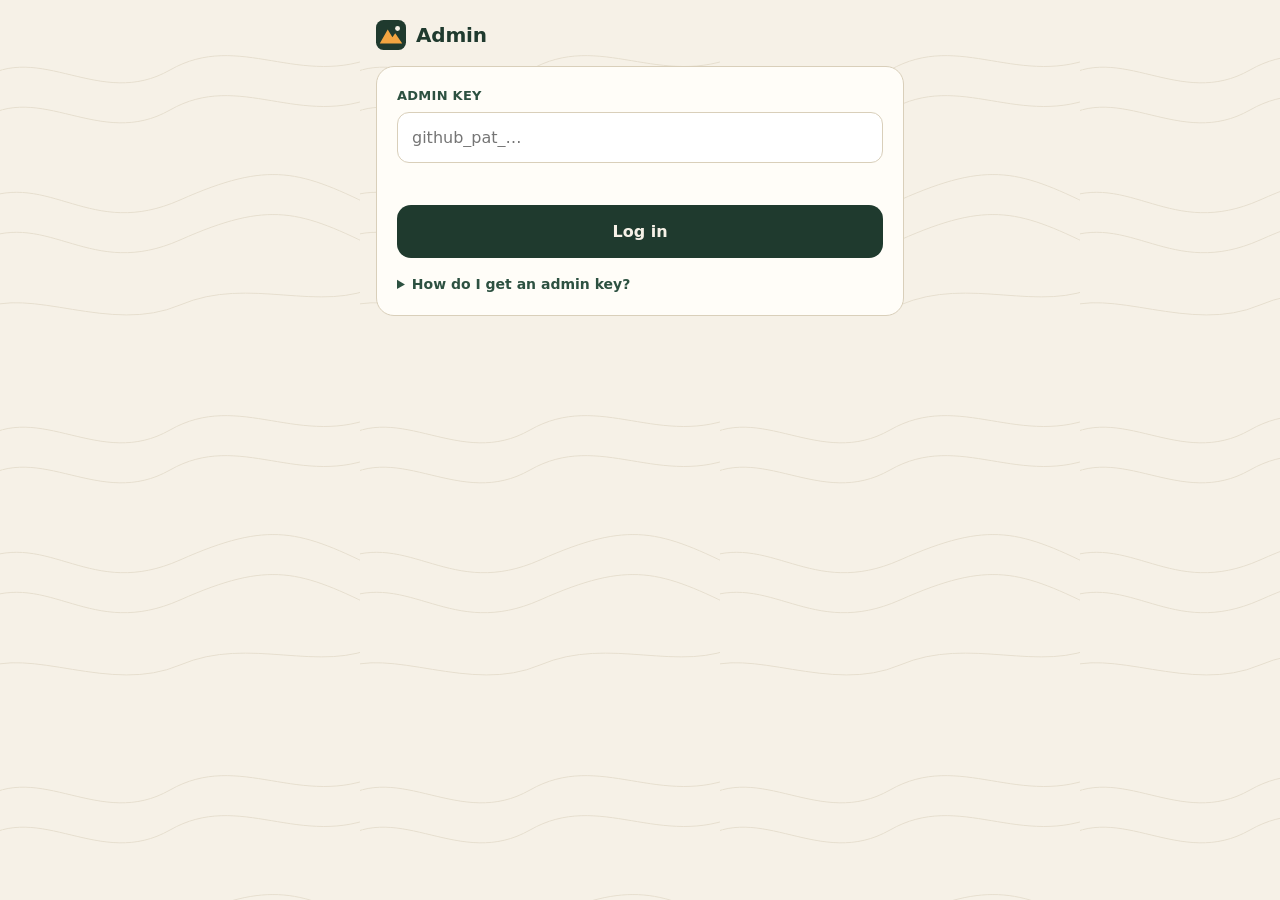
==== admin.html @ daf3934c "Admin page: toggle loading screen and exco tiles via config.json" ====
<!doctype html>
<html lang="en">
<head>
<meta charset="utf-8">
<meta name="viewport" content="width=device-width, initial-scale=1, viewport-fit=cover">
<meta name="robots" content="noindex, nofollow">
<title>Admin · Trail Bingo</title>
<meta name="theme-color" content="#1f3a2e">
<link rel="icon" href="data:image/svg+xml,<svg xmlns='http://www.w3.org/2000/svg' viewBox='0 0 32 32'><rect width='32' height='32' rx='7' fill='%231f3a2e'/><path d='M5 24 13 10l5 8 3-4 6 10z' fill='%23f2a541'/></svg>">
<link rel="preconnect" href="https://api.fontshare.com">
<link href="https://api.fontshare.com/v2/css?f[]=cabinet-grotesk@800,700&f[]=satoshi@400,500,700&display=swap" rel="stylesheet">
<link rel="stylesheet" href="style.css">
<style>
.panel{background:#fffdf8;border:1px solid var(--line);border-radius:18px;padding:6px 18px;margin-bottom:14px}
.set{display:flex;align-items:center;justify-content:space-between;gap:16px;padding:16px 0;border-bottom:1px solid var(--paper-2)}
.set:last-child{border-bottom:0}
.set h3{font-family:var(--display);font-weight:800;font-size:18px;color:var(--forest);line-height:1.15}
.set p{font-size:13px;color:var(--muted);margin-top:3px}
.switch{position:relative;flex:none;width:54px;height:32px}
.switch input{position:absolute;opacity:0;width:100%;height:100%;margin:0;cursor:pointer;z-index:1}
.switch span{position:absolute;inset:0;background:#cfc6b2;border-radius:99px;transition:background .2s}
.switch span::after{content:"";position:absolute;top:3px;left:3px;width:26px;height:26px;border-radius:50%;background:#fff;box-shadow:0 1px 3px rgba(0,0,0,.2);transition:transform .2s}
.switch input:checked + span{background:var(--moss)}
.switch input:checked + span::after{transform:translateX(22px)}
.switch input:focus-visible + span{outline:3px solid var(--sun);outline-offset:2px}
.sub-set{padding:0 0 14px;border-bottom:1px solid var(--paper-2)}
.sub-set label{margin-top:10px}
.stepper{display:flex;align-items:center;gap:0;border:1.5px solid var(--line);border-radius:12px;overflow:hidden;width:max-content;background:#fff}
.stepper button{width:44px;height:44px;font-size:20px;font-weight:700;color:var(--forest)}
.stepper button:disabled{color:#ccc}
.stepper output{width:44px;text-align:center;font-family:var(--display);font-weight:800;font-size:20px}
.status{font-size:14px;margin-top:12px;min-height:1.4em;text-align:center}
.status.ok{color:var(--moss);font-weight:700}
.status.bad{color:var(--danger);font-weight:500}
details{margin-top:16px;font-size:14px}
details summary{cursor:pointer;font-weight:700;color:var(--forest-2)}
details ol{margin:10px 0 0 18px;display:grid;gap:6px}
.who{font-size:13px;color:var(--muted);margin-bottom:12px}
.dirty{display:inline-block;width:8px;height:8px;border-radius:50%;background:var(--sun);margin-right:6px;vertical-align:1px}
</style>
</head>
<body>
<div class="wrap">
  <div class="top">
    <div class="brand">
      <svg viewBox="0 0 32 32" aria-hidden="true"><rect width="32" height="32" rx="8" fill="#1f3a2e"/><path d="M4 25 12.5 10l5 8.5 3-4.5L28 25z" fill="#f2a541"/><circle cx="23" cy="9" r="2.6" fill="#f6f1e7"/></svg>
      Admin
    </div>
    <div id="topRight"></div>
  </div>

  <!-- LOGIN -->
  <section id="login">
    <form class="card-ui" id="loginForm" novalidate>
      <label for="tok">Admin key</label>
      <input type="password" id="tok" autocomplete="off" placeholder="github_pat_…" spellcheck="false">
      <div class="err" id="loginErr"></div>
      <button class="btn dark" type="submit" id="loginBtn">Log in</button>
      <details>
        <summary>How do I get an admin key?</summary>
        <ol>
          <li>On GitHub, go to <strong>Settings → Developer settings → Personal access tokens → Fine-grained tokens</strong> → <strong>Generate new token</strong>.</li>
          <li>Resource owner: <strong>mcrangers</strong>. Repository access: <strong>Only select repositories → hike-bingo</strong>.</li>
          <li>Permissions → Repository → <strong>Contents: Read and write</strong>.</li>
          <li>Pick an expiry (e.g. 30 days), generate, and paste the key here. It's saved only on this device.</li>
        </ol>
      </details>
    </form>
  </section>

  <!-- SETTINGS -->
  <section id="settings" class="hidden">
    <p class="who" id="who"></p>
    <div class="panel">
      <div class="set">
        <div><h3>Loading screen</h3><p>MC Rangers × CCIA &amp; SHHOISA intro when the app opens.</p></div>
        <label class="switch" aria-label="Loading screen"><input type="checkbox" id="sSplash"><span></span></label>
      </div>
      <div class="set">
        <div><h3>Exco tiles</h3><p>Gold tiles only exco can sign with the exco code.</p></div>
        <label class="switch" aria-label="Exco tiles"><input type="checkbox" id="sExco"><span></span></label>
      </div>
      <div class="sub-set" id="excoOpts">
        <label>Tiles per card</label>
        <div class="stepper"><button type="button" id="minus" aria-label="Fewer">−</button><output id="nTiles">4</output><button type="button" id="plus" aria-label="More">+</button></div>
        <label for="sCode">Exco code</label>
        <input type="text" id="sCode" maxlength="12" inputmode="numeric" autocomplete="off">
      </div>
      <p class="hint" style="text-align:left;padding:12px 0">Exco tile changes apply to new cards. Turning exco tiles off also unlocks the exco tiles on cards already in play.</p>
    </div>
    <button class="btn" type="button" id="saveBtn">Save changes</button>
    <div class="status" id="status" role="status"></div>
  </section>
</div>
<script src="admin.js"></script>
</body>
</html>
---- style.css ----
:root{
  --forest:#1f3a2e; --forest-2:#2d5141; --moss:#5e7d4f; --sun:#f2a541; --sun-deep:#d9822b;
  --paper:#f6f1e7; --paper-2:#ede5d4; --ink:#1b211d; --muted:#6b6a5f; --line:#d9cfba;
  --danger:#b4432f; --radius:14px;
  --display:'Cabinet Grotesk',system-ui,sans-serif; --body:'Satoshi',system-ui,sans-serif;
}
*{box-sizing:border-box;margin:0;padding:0}
html{-webkit-text-size-adjust:100%}
body{font-family:var(--body);background:var(--paper);color:var(--ink);min-height:100dvh;line-height:1.45;
  background-image:url("data:image/svg+xml,%3Csvg xmlns='http://www.w3.org/2000/svg' width='360' height='360' viewBox='0 0 360 360'%3E%3Cg fill='none' stroke='%23d9cfba' stroke-width='1' opacity='.55'%3E%3Cpath d='M-20 80c60-40 120 30 190-10s130 20 210-15'/%3E%3Cpath d='M-20 120c60-40 120 30 190-10s130 20 210-15'/%3E%3Cpath d='M-20 200c70-30 110 40 200 0s120-30 200 10'/%3E%3Cpath d='M-20 240c70-30 110 40 200 0s120-30 200 10'/%3E%3Cpath d='M-20 310c50-25 130 25 200-5s140 10 200-20'/%3E%3C/g%3E%3C/svg%3E");}
button,input,select{font:inherit;color:inherit}
button{cursor:pointer;border:0;background:none}
.wrap{max-width:560px;margin:0 auto;padding:20px 16px calc(32px + env(safe-area-inset-bottom))}
.hidden{display:none!important}

/* header */
.top{display:flex;align-items:center;justify-content:space-between;gap:12px;margin-bottom:16px}
.brand{display:flex;align-items:center;gap:10px;font-family:var(--display);font-weight:800;font-size:20px;letter-spacing:-.01em;color:var(--forest)}
.brand svg{width:30px;height:30px}
.chip{font-size:13px;font-weight:700;padding:6px 10px;border-radius:999px;background:var(--forest);color:var(--paper)}
.ghost{font-size:13px;font-weight:700;color:var(--muted);padding:8px 10px;border-radius:10px}
.ghost:hover{background:var(--paper-2);color:var(--ink)}

/* setup */
.hero{background:var(--forest);color:var(--paper);border-radius:22px;padding:28px 22px 24px;position:relative;overflow:hidden;margin-bottom:18px}
.hero svg.ridge{position:absolute;left:0;right:0;bottom:0;width:100%;height:90px;opacity:.9}
.hero h1{font-family:var(--display);font-weight:800;font-size:clamp(34px,9vw,46px);line-height:.98;letter-spacing:-.02em;position:relative}
.hero h1 em{font-style:normal;color:var(--sun)}
.hero p{margin-top:12px;max-width:34ch;color:#d8e1d6;position:relative;padding-bottom:56px}
.card-ui{background:#fffdf8;border:1px solid var(--line);border-radius:18px;padding:20px}
label{display:block;font-size:13px;font-weight:700;color:var(--forest-2);margin:14px 0 6px;letter-spacing:.02em;text-transform:uppercase}
label:first-child{margin-top:0}
input[type=text],input[type=password],select{width:100%;padding:13px 14px;border:1.5px solid var(--line);border-radius:12px;background:#fff;font-size:16px;outline:none}
input[type=text]:focus,input[type=password]:focus,select:focus{border-color:var(--forest-2);box-shadow:0 0 0 3px rgba(45,81,65,.15)}
.btn{display:inline-flex;align-items:center;justify-content:center;gap:8px;width:100%;padding:15px 18px;border-radius:14px;background:var(--sun);color:var(--ink);font-weight:700;font-size:16px;margin-top:20px;transition:transform .12s ease,background .15s}
.btn:hover{background:var(--sun-deep)}
.btn:active{transform:scale(.98)}
.btn.dark{background:var(--forest);color:var(--paper)}
.btn.dark:hover{background:var(--forest-2)}
.rules{margin-top:18px;display:grid;gap:10px}
.rule{display:flex;gap:12px;align-items:flex-start;font-size:15px;color:var(--ink)}
.rule b{flex:none;width:26px;height:26px;border-radius:50%;background:var(--paper-2);color:var(--forest);display:grid;place-items:center;font-size:13px}
.err{color:var(--danger);font-size:14px;font-weight:500;margin-top:8px;min-height:1em}

/* stats */
.stats{display:grid;grid-template-columns:repeat(3,1fr);gap:8px;margin-bottom:14px}
.stat{background:#fffdf8;border:1px solid var(--line);border-radius:14px;padding:10px 12px}
.stat .n{font-family:var(--display);font-weight:800;font-size:24px;line-height:1;color:var(--forest)}
.stat .l{font-size:12px;color:var(--muted);margin-top:4px;font-weight:500}
.progress{height:8px;border-radius:99px;background:var(--paper-2);overflow:hidden;margin-bottom:14px}
.progress i{display:block;height:100%;background:linear-gradient(90deg,var(--moss),var(--sun));width:0;transition:width .4s ease}

/* board */
.board{display:grid;grid-template-columns:repeat(5,1fr);gap:6px;background:var(--forest);padding:8px;border-radius:18px}
.letters{display:grid;grid-template-columns:repeat(5,1fr);gap:6px;padding:0 8px;margin-bottom:6px}
.letters span{text-align:center;font-family:var(--display);font-weight:800;font-size:22px;color:var(--forest)}
.sq{aspect-ratio:1;background:#fffdf8;border-radius:10px;padding:5px;display:flex;flex-direction:column;justify-content:center;align-items:center;text-align:center;font-size:clamp(9.5px,2.6vw,12.5px);line-height:1.15;font-weight:500;hyphens:auto;-webkit-hyphens:auto;overflow-wrap:anywhere;position:relative;overflow:hidden;transition:transform .12s ease,background .2s}
.sq:active{transform:scale(.95)}
.sq:focus-visible{outline:3px solid var(--sun);outline-offset:1px}
.sq .who{display:none}
.sq.done{background:var(--sun);color:var(--ink)}
.sq.done .txt{display:none}
.sq.done .who{display:flex;align-items:center;justify-content:center;flex-direction:column;padding:4px;font-weight:700;font-size:1.05em}
.sq.done .who small{font-weight:500;font-size:.78em;opacity:.8;margin-top:2px}
.sq.done::after{content:'✓';position:absolute;top:3px;right:5px;font-size:10px;font-weight:700;color:var(--forest)}
.sq.free{background:var(--moss);color:#fff;font-family:var(--display);font-weight:800;font-size:clamp(11px,3vw,14px)}
.sq.win{box-shadow:inset 0 0 0 3px var(--forest)}
.sq.pop{animation:pop .45s ease}
@keyframes pop{0%{transform:scale(.8)}60%{transform:scale(1.08)}100%{transform:scale(1)}}
.hint{font-size:13px;color:var(--muted);text-align:center;margin-top:10px}

/* banner */
.banner{margin-top:14px;background:var(--forest);color:var(--paper);border-radius:16px;padding:16px 18px;display:flex;align-items:center;gap:14px}
.banner .big{font-family:var(--display);font-weight:800;font-size:26px;color:var(--sun);line-height:1}
.banner p{font-size:14px;color:#d8e1d6}
.banner button{margin-left:auto;flex:none;background:var(--sun);color:var(--ink);font-weight:700;padding:10px 14px;border-radius:12px;font-size:14px}

/* sheet */
.scrim{position:fixed;inset:0;background:rgba(20,28,23,.5);z-index:20;display:flex;align-items:flex-end;justify-content:center;animation:fade .2s ease}
@keyframes fade{from{opacity:0}}
.sheet{background:var(--paper);width:100%;max-width:560px;border-radius:22px 22px 0 0;padding:22px 20px calc(22px + env(safe-area-inset-bottom));animation:up .25s ease;max-height:92dvh;overflow:auto}
@keyframes up{from{transform:translateY(40px);opacity:.4}}
@media(min-width:600px){.scrim{align-items:center}.sheet{border-radius:22px}}
.sheet .tag{font-size:12px;font-weight:700;letter-spacing:.06em;text-transform:uppercase;color:var(--moss)}
.sheet h2{font-family:var(--display);font-weight:800;font-size:24px;line-height:1.1;margin:6px 0 4px;color:var(--forest)}
.sheet .sub{font-size:14px;color:var(--muted)}
.row{display:flex;gap:10px}
.row .btn{margin-top:18px}
.btn.line{background:transparent;border:1.5px solid var(--line);color:var(--ink)}
.btn.line:hover{background:var(--paper-2)}
.btn.warn{background:transparent;border:1.5px solid #e2b9ae;color:var(--danger)}

/* reward */
.ticket{background:#fffdf8;border:1px solid var(--line);border-radius:20px;overflow:hidden}
.ticket .head{background:var(--forest);color:var(--paper);padding:22px 20px;position:relative}
.ticket .head .tag{color:var(--sun);font-size:12px;font-weight:700;letter-spacing:.08em;text-transform:uppercase}
.ticket .head h2{font-family:var(--display);font-weight:800;font-size:34px;line-height:1;margin-top:6px}
.ticket .body{padding:18px 20px;border-top:2px dashed var(--line)}
.kv{display:flex;justify-content:space-between;gap:10px;padding:8px 0;border-bottom:1px solid var(--paper-2);font-size:15px}
.kv span:first-child{color:var(--muted)}
.kv span:last-child{font-weight:700;text-align:right}
.code{font-family:var(--display);font-weight:800;font-size:34px;letter-spacing:.12em;text-align:center;color:var(--forest);background:var(--paper-2);border-radius:14px;padding:12px;margin:14px 0 4px}
.people{margin-top:12px;font-size:14px;display:grid;gap:4px;max-height:220px;overflow:auto}
.people div{display:flex;justify-content:space-between;gap:8px}
.people div span:last-child{color:var(--muted)}
.clock{font-size:13px;color:var(--muted);text-align:center}
.confetti{position:fixed;inset:0;pointer-events:none;z-index:30}
@media (prefers-reduced-motion:reduce){*{animation:none!important;transition:none!important}}

/* splash */
.splash{position:fixed;inset:0;z-index:100;background:var(--forest);color:var(--paper);display:flex;align-items:center;justify-content:center;text-align:center;overflow:hidden;transition:opacity .5s ease,visibility .5s;cursor:pointer}
.splash.out{opacity:0;visibility:hidden}
.sp-inner{position:relative;z-index:1;padding:0 24px 80px}
.sp-host{font-family:var(--display);font-weight:800;font-size:clamp(30px,9vw,44px);letter-spacing:.04em;text-transform:uppercase;color:var(--sun);animation:spIn .6s ease both .1s}
.sp-presents{font-size:14px;letter-spacing:.35em;text-transform:uppercase;color:#cfdacb;margin-top:6px;animation:spIn .6s ease both .5s}
.sp-title{font-family:var(--display);font-weight:800;font-size:clamp(64px,20vw,104px);line-height:.88;letter-spacing:-.03em;margin-top:26px;animation:spIn .7s ease both .9s}
.sp-title em{font-style:normal;color:var(--sun)}
.sp-with{margin-top:28px;display:flex;align-items:center;justify-content:center;gap:10px;flex-wrap:wrap;animation:spIn .6s ease both 1.4s}
.sp-with span{font-size:13px;letter-spacing:.25em;text-transform:uppercase;color:#cfdacb}
.sp-with b{font-family:var(--display);font-weight:800;font-size:20px;letter-spacing:.06em;border:1.5px solid rgba(246,241,231,.35);padding:6px 12px;border-radius:999px}
.sp-with i{font-style:normal;color:var(--sun);font-weight:700}
.sp-ridge{position:absolute;left:0;right:0;bottom:0;width:100%;height:30vh;animation:spRise 1.2s ease both}
.sp-skip{position:absolute;bottom:calc(18px + env(safe-area-inset-bottom));left:0;right:0;font-size:12px;color:#e6ece4;opacity:.7;z-index:1;animation:spIn .5s ease both 1.8s}
@keyframes spIn{from{opacity:0;transform:translateY(14px)}}
@keyframes spRise{from{transform:translateY(40%)}}

/* footer: quiet add-to-home-screen link */
.foot{margin-top:40px;text-align:center}
.foot button{font-size:12px;color:var(--muted);text-decoration:underline;text-underline-offset:3px;padding:8px;opacity:.75}
.foot button:hover{opacity:1}
.steps{margin-top:14px;display:grid;gap:10px;font-size:15px}
.steps div{display:flex;gap:10px;align-items:flex-start}
.steps b{flex:none;width:24px;height:24px;border-radius:50%;background:var(--paper-2);color:var(--forest);display:grid;place-items:center;font-size:12px}
.note{margin-top:14px;font-size:13px;color:var(--muted);background:var(--paper-2);border-radius:12px;padding:10px 12px}
.sq.done .who small{overflow-wrap:normal;hyphens:none;font-size:.7em;max-width:100%}

/* keep content clear of the iPhone status bar / notch in home-screen mode */
.wrap{padding-top:calc(20px + env(safe-area-inset-top));padding-left:calc(16px + env(safe-area-inset-left));padding-right:calc(16px + env(safe-area-inset-right))}
.sheet{max-height:calc(92dvh - env(safe-area-inset-top))}

/* exco-only tiles */
.sq.exco{background:#fff6e3;box-shadow:inset 0 0 0 2px var(--sun)}
.sq.exco .xtag{display:block;font-size:.72em;font-weight:700;letter-spacing:.12em;color:var(--sun-deep);margin-bottom:2px}
.sq.exco.done{background:var(--sun);box-shadow:inset 0 0 0 2px var(--forest)}
.sq.exco.win{box-shadow:inset 0 0 0 3px var(--forest)}
.xmini{font-size:10px;font-weight:700;background:var(--sun);color:var(--ink);padding:1px 5px;border-radius:99px;margin-left:4px;letter-spacing:.06em}
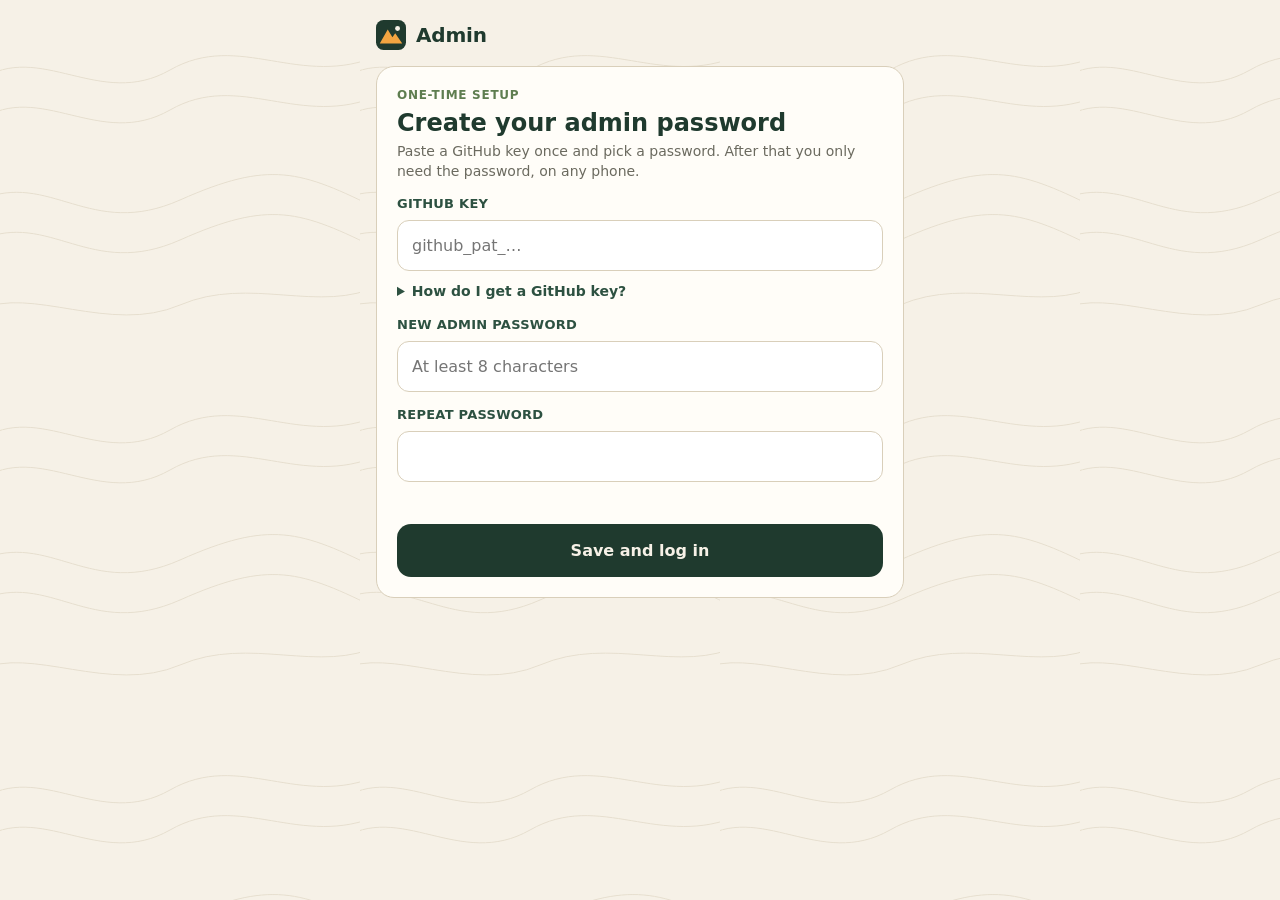
==== commit c54bbbd2: "Admin: password login (encrypted key) + win rule, signs per person, exco any-college settings" ====
--- a/admin.html
+++ b/admin.html
@@ -10,34 +10,7 @@
 <link rel="preconnect" href="https://api.fontshare.com">
 <link href="https://api.fontshare.com/v2/css?f[]=cabinet-grotesk@800,700&f[]=satoshi@400,500,700&display=swap" rel="stylesheet">
 <link rel="stylesheet" href="style.css">
-<style>
-.panel{background:#fffdf8;border:1px solid var(--line);border-radius:18px;padding:6px 18px;margin-bottom:14px}
-.set{display:flex;align-items:center;justify-content:space-between;gap:16px;padding:16px 0;border-bottom:1px solid var(--paper-2)}
-.set:last-child{border-bottom:0}
-.set h3{font-family:var(--display);font-weight:800;font-size:18px;color:var(--forest);line-height:1.15}
-.set p{font-size:13px;color:var(--muted);margin-top:3px}
-.switch{position:relative;flex:none;width:54px;height:32px}
-.switch input{position:absolute;opacity:0;width:100%;height:100%;margin:0;cursor:pointer;z-index:1}
-.switch span{position:absolute;inset:0;background:#cfc6b2;border-radius:99px;transition:background .2s}
-.switch span::after{content:"";position:absolute;top:3px;left:3px;width:26px;height:26px;border-radius:50%;background:#fff;box-shadow:0 1px 3px rgba(0,0,0,.2);transition:transform .2s}
-.switch input:checked + span{background:var(--moss)}
-.switch input:checked + span::after{transform:translateX(22px)}
-.switch input:focus-visible + span{outline:3px solid var(--sun);outline-offset:2px}
-.sub-set{padding:0 0 14px;border-bottom:1px solid var(--paper-2)}
-.sub-set label{margin-top:10px}
-.stepper{display:flex;align-items:center;gap:0;border:1.5px solid var(--line);border-radius:12px;overflow:hidden;width:max-content;background:#fff}
-.stepper button{width:44px;height:44px;font-size:20px;font-weight:700;color:var(--forest)}
-.stepper button:disabled{color:#ccc}
-.stepper output{width:44px;text-align:center;font-family:var(--display);font-weight:800;font-size:20px}
-.status{font-size:14px;margin-top:12px;min-height:1.4em;text-align:center}
-.status.ok{color:var(--moss);font-weight:700}
-.status.bad{color:var(--danger);font-weight:500}
-details{margin-top:16px;font-size:14px}
-details summary{cursor:pointer;font-weight:700;color:var(--forest-2)}
-details ol{margin:10px 0 0 18px;display:grid;gap:6px}
-.who{font-size:13px;color:var(--muted);margin-bottom:12px}
-.dirty{display:inline-block;width:8px;height:8px;border-radius:50%;background:var(--sun);margin-right:6px;vertical-align:1px}
-</style>
+<link rel="stylesheet" href="admin.css">
 </head>
 <body>
 <div class="wrap">
@@ -49,46 +22,47 @@
     <div id="topRight"></div>
   </div>
 
-  <!-- LOGIN -->
-  <section id="login">
+  <!-- PASSWORD LOGIN -->
+  <section id="login" class="hidden">
     <form class="card-ui" id="loginForm" novalidate>
-      <label for="tok">Admin key</label>
-      <input type="password" id="tok" autocomplete="off" placeholder="github_pat_…" spellcheck="false">
+      <label for="pw">Admin password</label>
+      <input type="password" id="pw" autocomplete="current-password" placeholder="Your admin password">
       <div class="err" id="loginErr"></div>
       <button class="btn dark" type="submit" id="loginBtn">Log in</button>
+      <button class="linkbtn" type="button" id="toSetup">Set up or change the admin password</button>
+    </form>
+  </section>
+
+  <!-- ONE-TIME SETUP -->
+  <section id="setupKey" class="hidden">
+    <form class="card-ui" id="setupForm" novalidate>
+      <div class="tag">One-time setup</div>
+      <h2 class="h2">Create your admin password</h2>
+      <p class="sub">Paste a GitHub key once and pick a password. After that you only need the password, on any phone.</p>
+      <label for="tok">GitHub key</label>
+      <input type="password" id="tok" autocomplete="off" placeholder="github_pat_…" spellcheck="false">
       <details>
-        <summary>How do I get an admin key?</summary>
+        <summary>How do I get a GitHub key?</summary>
         <ol>
-          <li>On GitHub, go to <strong>Settings → Developer settings → Personal access tokens → Fine-grained tokens</strong> → <strong>Generate new token</strong>.</li>
+          <li>GitHub → <strong>Settings → Developer settings → Personal access tokens → Fine-grained tokens</strong> → <strong>Generate new token</strong>.</li>
           <li>Resource owner: <strong>mcrangers</strong>. Repository access: <strong>Only select repositories → hike-bingo</strong>.</li>
-          <li>Permissions → Repository → <strong>Contents: Read and write</strong>.</li>
-          <li>Pick an expiry (e.g. 30 days), generate, and paste the key here. It's saved only on this device.</li>
+          <li>Permissions → Repository → <strong>Contents: Read and write</strong>. Set the expiry past the hike date.</li>
         </ol>
       </details>
+      <label for="np1">New admin password</label>
+      <input type="password" id="np1" autocomplete="new-password" placeholder="At least 8 characters">
+      <label for="np2">Repeat password</label>
+      <input type="password" id="np2" autocomplete="new-password">
+      <div class="err" id="setupErr"></div>
+      <button class="btn dark" type="submit" id="setupBtn">Save and log in</button>
+      <button class="linkbtn hidden" type="button" id="toLogin">Back to login</button>
     </form>
   </section>
 
   <!-- SETTINGS -->
   <section id="settings" class="hidden">
-    <p class="who" id="who"></p>
-    <div class="panel">
-      <div class="set">
-        <div><h3>Loading screen</h3><p>MC Rangers × CCIA &amp; SHHOISA intro when the app opens.</p></div>
-        <label class="switch" aria-label="Loading screen"><input type="checkbox" id="sSplash"><span></span></label>
-      </div>
-      <div class="set">
-        <div><h3>Exco tiles</h3><p>Gold tiles only exco can sign with the exco code.</p></div>
-        <label class="switch" aria-label="Exco tiles"><input type="checkbox" id="sExco"><span></span></label>
-      </div>
-      <div class="sub-set" id="excoOpts">
-        <label>Tiles per card</label>
-        <div class="stepper"><button type="button" id="minus" aria-label="Fewer">−</button><output id="nTiles">4</output><button type="button" id="plus" aria-label="More">+</button></div>
-        <label for="sCode">Exco code</label>
-        <input type="text" id="sCode" maxlength="12" inputmode="numeric" autocomplete="off">
-      </div>
-      <p class="hint" style="text-align:left;padding:12px 0">Exco tile changes apply to new cards. Turning exco tiles off also unlocks the exco tiles on cards already in play.</p>
-    </div>
-    <button class="btn" type="button" id="saveBtn">Save changes</button>
+    <div id="panels"></div>
+    <button class="btn" type="button" id="saveBtn">Saved</button>
     <div class="status" id="status" role="status"></div>
   </section>
 </div>
--- a/admin.css
+++ b/admin.css
@@ -0,0 +1,44 @@
+.h2{font-family:var(--display);font-weight:800;font-size:24px;line-height:1.1;margin:6px 0 4px;color:var(--forest)}
+.tag{font-size:12px;font-weight:700;letter-spacing:.06em;text-transform:uppercase;color:var(--moss)}
+.sub{font-size:14px;color:var(--muted)}
+.linkbtn{display:block;margin:14px auto 0;font-size:13px;color:var(--muted);text-decoration:underline;text-underline-offset:3px;padding:6px}
+details{margin-top:10px;font-size:14px}
+details summary{cursor:pointer;font-weight:700;color:var(--forest-2)}
+details ol{margin:10px 0 0 18px;display:grid;gap:6px}
+
+.sec-title{font-size:12px;font-weight:700;letter-spacing:.08em;text-transform:uppercase;color:var(--moss);margin:18px 4px 8px}
+.sec-title:first-child{margin-top:0}
+.panel{background:#fffdf8;border:1px solid var(--line);border-radius:18px;padding:2px 18px}
+.set{display:flex;align-items:center;justify-content:space-between;gap:16px;padding:15px 0;border-bottom:1px solid var(--paper-2)}
+.set:last-child{border-bottom:0}
+.set.off{opacity:.45;pointer-events:none}
+.set h3{font-family:var(--display);font-weight:800;font-size:17px;color:var(--forest);line-height:1.15}
+.set p{font-size:13px;color:var(--muted);margin-top:3px}
+.set input[type=text]{width:120px;padding:10px 12px;text-align:center;font-weight:700}
+
+.switch{position:relative;flex:none;width:54px;height:32px}
+.switch input{position:absolute;opacity:0;width:100%;height:100%;margin:0;cursor:pointer;z-index:1}
+.switch span{position:absolute;inset:0;background:#cfc6b2;border-radius:99px;transition:background .2s}
+.switch span::after{content:"";position:absolute;top:3px;left:3px;width:26px;height:26px;border-radius:50%;background:#fff;box-shadow:0 1px 3px rgba(0,0,0,.2);transition:transform .2s}
+.switch input:checked + span{background:var(--moss)}
+.switch input:checked + span::after{transform:translateX(22px)}
+.switch input:focus-visible + span{outline:3px solid var(--sun);outline-offset:2px}
+
+.stepper{flex:none;display:flex;align-items:center;border:1.5px solid var(--line);border-radius:12px;overflow:hidden;background:#fff}
+.stepper button{width:40px;height:40px;font-size:20px;font-weight:700;color:var(--forest)}
+.stepper button:disabled{color:#ccc}
+.stepper output{width:34px;text-align:center;font-family:var(--display);font-weight:800;font-size:19px}
+
+.seg{flex:none;display:inline-flex;background:var(--paper-2);border-radius:12px;padding:3px}
+.seg button{padding:8px 12px;border-radius:9px;font-weight:700;font-size:13px;color:var(--muted);white-space:nowrap}
+.seg button.on{background:var(--forest);color:var(--paper)}
+
+#saveBtn:disabled{opacity:.6;cursor:default}
+.dirty{display:inline-block;width:8px;height:8px;border-radius:50%;background:var(--ink);margin-right:8px;vertical-align:1px}
+.status{font-size:14px;margin-top:12px;min-height:1.4em;text-align:center}
+.status.ok{color:var(--moss);font-weight:700}
+.status.bad{color:var(--danger);font-weight:500}
+.set > div:first-child{flex:1;min-width:0}
+.set.wide{flex-wrap:wrap}
+.set.wide .seg{margin-left:auto}
+@media(min-width:480px){.set.wide{flex-wrap:nowrap}}
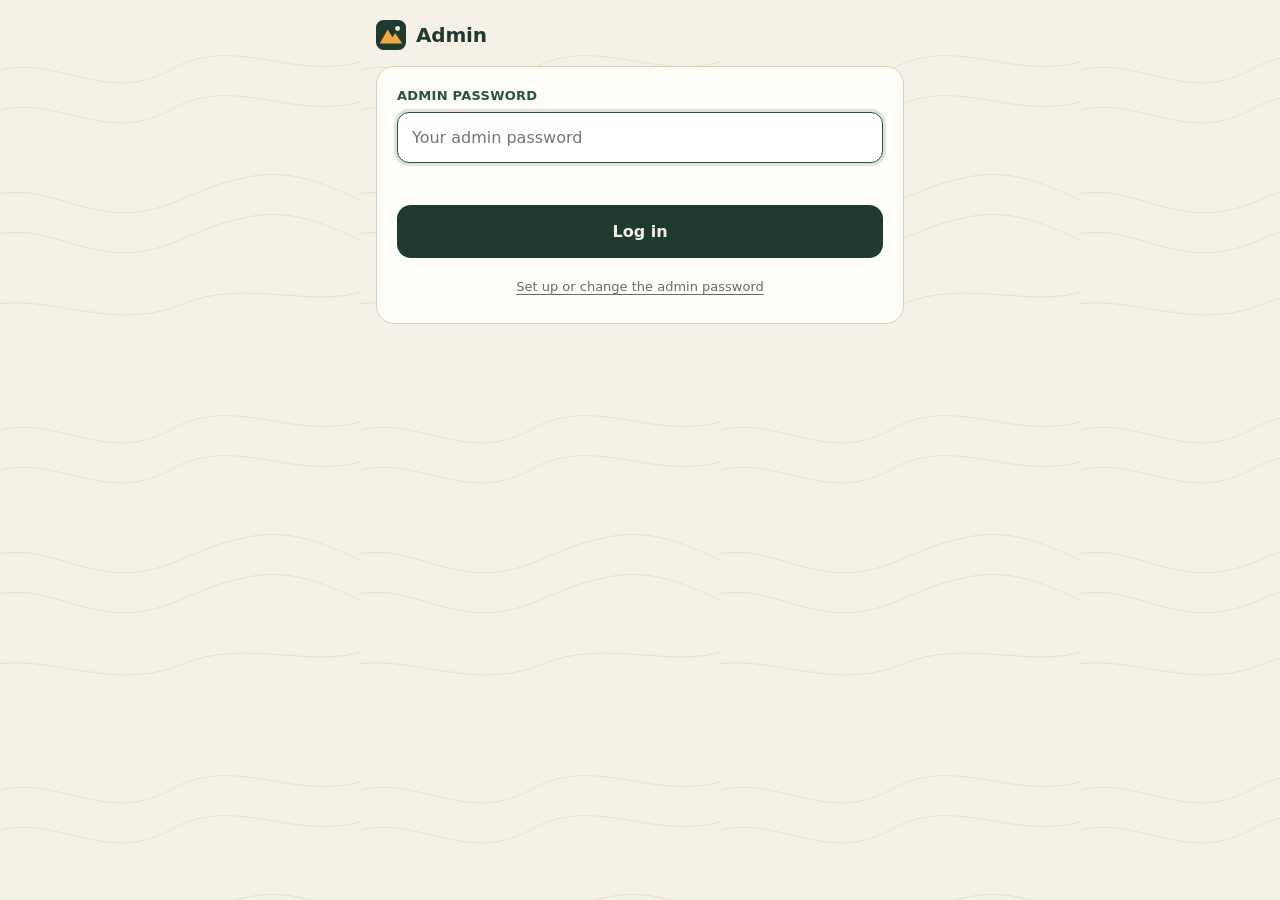
==== commit 105bfa9a: "Leaderboard (Google Sheet, one row per player, test/live boards) controlled from admin" ====
--- a/admin.html
+++ b/admin.html
@@ -64,6 +64,16 @@
     <div id="panels"></div>
     <button class="btn" type="button" id="saveBtn">Saved</button>
     <div class="status" id="status" role="status"></div>
+    <details class="lbhelp">
+      <summary>How do I set up the leaderboard?</summary>
+      <ol>
+        <li>Open <a href="https://sheets.new" target="_blank" rel="noopener">sheets.new</a> and name it e.g. “MC Rangers Bingo”.</li>
+        <li><strong>Extensions → Apps Script</strong>. Delete what's there and paste everything from <a href="https://github.com/mcrangers/hike-bingo/blob/main/apps-script/Code.gs" target="_blank" rel="noopener">Code.gs</a>. Save.</li>
+        <li><strong>Deploy → New deployment</strong> → type <strong>Web app</strong>. Execute as <strong>Me</strong>, Who has access <strong>Anyone</strong>. Deploy and allow access.</li>
+        <li>Copy the <strong>Web app URL</strong> (ends in /exec), paste it above, turn the leaderboard on, Board: Test, then Save.</li>
+        <li>Hike day: switch Board to <strong>Live</strong>. Test scores stay on the Test board, so you start clean.</li>
+      </ol>
+    </details>
   </section>
 </div>
 <script src="admin.js"></script>
--- a/style.css
+++ b/style.css
@@ -144,3 +144,25 @@
 .sq.exco.done{background:var(--sun);box-shadow:inset 0 0 0 2px var(--forest)}
 .sq.exco.win{box-shadow:inset 0 0 0 3px var(--forest)}
 .xmini{font-size:10px;font-weight:700;background:var(--sun);color:var(--ink);padding:1px 5px;border-radius:99px;margin-left:4px;letter-spacing:.06em}
+
+/* leaderboard */
+.lbbtn{display:flex;align-items:center;justify-content:space-between;width:100%;margin-top:12px;padding:12px 16px;border:1.5px solid var(--line);border-radius:14px;background:#fffdf8;font-weight:700;color:var(--forest)}
+.lbbtn #lbMine{font-weight:500;font-size:14px;color:var(--muted)}
+.lbbtn:hover{background:var(--paper-2)}
+.lb{list-style:none;margin-top:14px;display:grid;gap:6px}
+.lb li{display:flex;align-items:center;gap:12px;background:#fffdf8;border:1px solid var(--line);border-radius:12px;padding:9px 12px}
+.lb li b{flex:none;width:26px;height:26px;border-radius:50%;background:var(--paper-2);color:var(--forest);display:grid;place-items:center;font-size:13px}
+.lb li:nth-child(1) b{background:var(--sun);color:var(--ink)}
+.lb .nm{flex:1;min-width:0;font-weight:700;overflow:hidden;text-overflow:ellipsis;white-space:nowrap}
+.lb .nm small{display:block;font-weight:500;font-size:12px;color:var(--muted)}
+.lb .sc{font-family:var(--display);font-weight:800;font-size:19px;color:var(--forest)}
+.lb .sc small{font-size:12px;color:var(--muted);font-weight:700}
+.lb .sc i{font-style:normal;font-size:13px;letter-spacing:.06em;background:var(--forest);color:var(--sun);padding:3px 8px;border-radius:99px}
+.lb li.me{border-color:var(--forest);box-shadow:inset 0 0 0 1px var(--forest)}
+.lb li.gap{margin-top:8px}
+.cup{display:grid;grid-template-columns:repeat(auto-fit,minmax(90px,1fr));gap:6px;margin-top:14px}
+.cup div{background:var(--forest);color:var(--paper);border-radius:12px;padding:8px 10px}
+.cup span{display:block;font-size:12px;color:#d8e1d6}
+.cup b{font-family:var(--display);font-weight:800;font-size:22px;color:var(--sun)}
+.cupnote,.lbnote{font-size:12px;color:var(--muted);margin-top:6px}
+.lbnote{text-align:center;margin-top:12px}
--- a/admin.css
+++ b/admin.css
@@ -42,3 +42,8 @@
 .set.wide{flex-wrap:wrap}
 .set.wide .seg{margin-left:auto}
 @media(min-width:480px){.set.wide{flex-wrap:nowrap}}
+
+.set.stack{flex-direction:column;align-items:stretch;gap:10px}
+.set input.long{width:100%;text-align:left;font-weight:500;font-size:14px}
+.lbhelp{margin-top:22px;background:#fffdf8;border:1px solid var(--line);border-radius:14px;padding:14px 16px}
+.lbhelp a{color:var(--forest-2);font-weight:700}
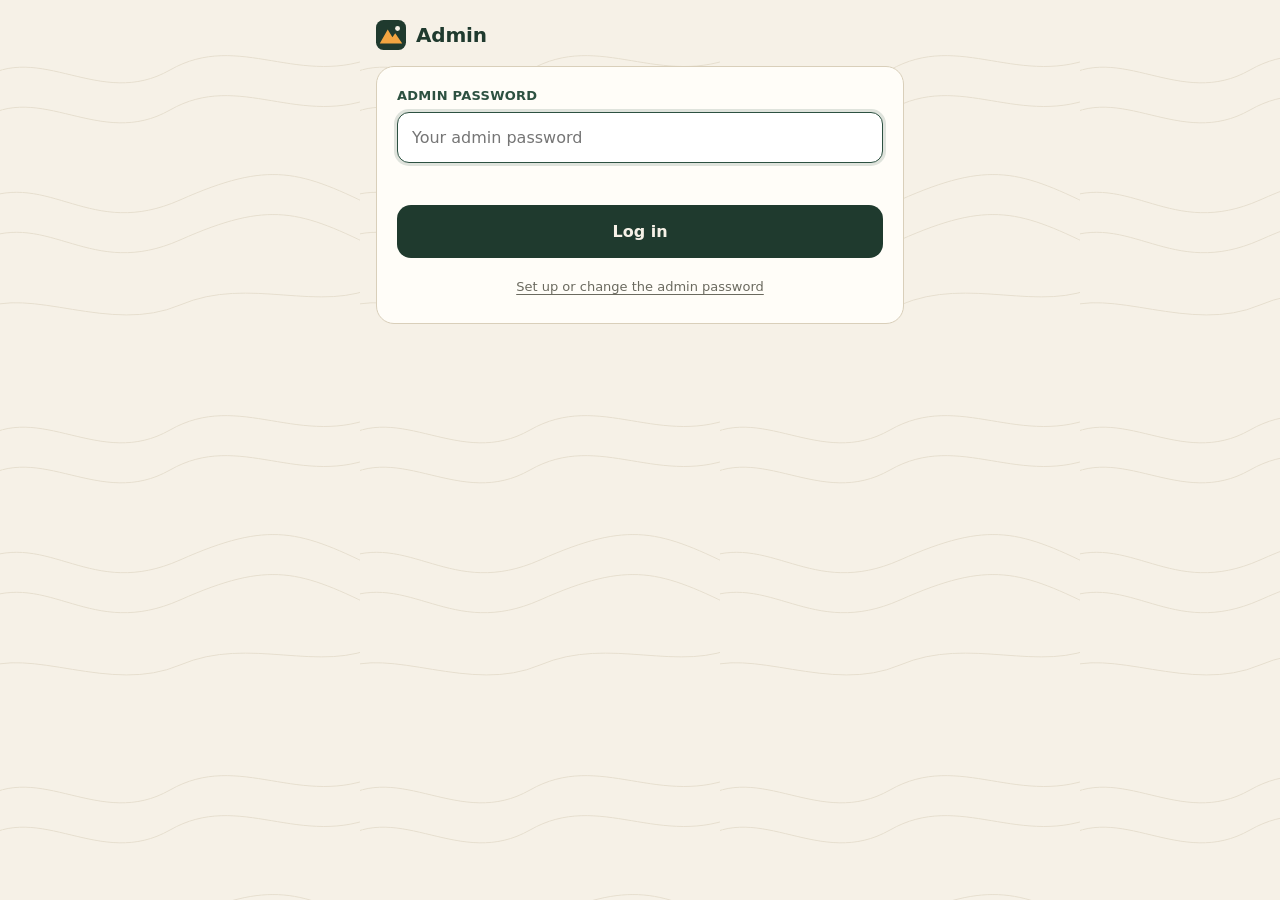
==== commit b3f57002: "Revert "Leaderboard (Google Sheet, one row per player, test/live boards) controlled from admin" This" ====
--- a/admin.html
+++ b/admin.html
@@ -64,16 +64,6 @@
     <div id="panels"></div>
     <button class="btn" type="button" id="saveBtn">Saved</button>
     <div class="status" id="status" role="status"></div>
-    <details class="lbhelp">
-      <summary>How do I set up the leaderboard?</summary>
-      <ol>
-        <li>Open <a href="https://sheets.new" target="_blank" rel="noopener">sheets.new</a> and name it e.g. “MC Rangers Bingo”.</li>
-        <li><strong>Extensions → Apps Script</strong>. Delete what's there and paste everything from <a href="https://github.com/mcrangers/hike-bingo/blob/main/apps-script/Code.gs" target="_blank" rel="noopener">Code.gs</a>. Save.</li>
-        <li><strong>Deploy → New deployment</strong> → type <strong>Web app</strong>. Execute as <strong>Me</strong>, Who has access <strong>Anyone</strong>. Deploy and allow access.</li>
-        <li>Copy the <strong>Web app URL</strong> (ends in /exec), paste it above, turn the leaderboard on, Board: Test, then Save.</li>
-        <li>Hike day: switch Board to <strong>Live</strong>. Test scores stay on the Test board, so you start clean.</li>
-      </ol>
-    </details>
   </section>
 </div>
 <script src="admin.js"></script>
--- a/style.css
+++ b/style.css
@@ -144,25 +144,3 @@
 .sq.exco.done{background:var(--sun);box-shadow:inset 0 0 0 2px var(--forest)}
 .sq.exco.win{box-shadow:inset 0 0 0 3px var(--forest)}
 .xmini{font-size:10px;font-weight:700;background:var(--sun);color:var(--ink);padding:1px 5px;border-radius:99px;margin-left:4px;letter-spacing:.06em}
-
-/* leaderboard */
-.lbbtn{display:flex;align-items:center;justify-content:space-between;width:100%;margin-top:12px;padding:12px 16px;border:1.5px solid var(--line);border-radius:14px;background:#fffdf8;font-weight:700;color:var(--forest)}
-.lbbtn #lbMine{font-weight:500;font-size:14px;color:var(--muted)}
-.lbbtn:hover{background:var(--paper-2)}
-.lb{list-style:none;margin-top:14px;display:grid;gap:6px}
-.lb li{display:flex;align-items:center;gap:12px;background:#fffdf8;border:1px solid var(--line);border-radius:12px;padding:9px 12px}
-.lb li b{flex:none;width:26px;height:26px;border-radius:50%;background:var(--paper-2);color:var(--forest);display:grid;place-items:center;font-size:13px}
-.lb li:nth-child(1) b{background:var(--sun);color:var(--ink)}
-.lb .nm{flex:1;min-width:0;font-weight:700;overflow:hidden;text-overflow:ellipsis;white-space:nowrap}
-.lb .nm small{display:block;font-weight:500;font-size:12px;color:var(--muted)}
-.lb .sc{font-family:var(--display);font-weight:800;font-size:19px;color:var(--forest)}
-.lb .sc small{font-size:12px;color:var(--muted);font-weight:700}
-.lb .sc i{font-style:normal;font-size:13px;letter-spacing:.06em;background:var(--forest);color:var(--sun);padding:3px 8px;border-radius:99px}
-.lb li.me{border-color:var(--forest);box-shadow:inset 0 0 0 1px var(--forest)}
-.lb li.gap{margin-top:8px}
-.cup{display:grid;grid-template-columns:repeat(auto-fit,minmax(90px,1fr));gap:6px;margin-top:14px}
-.cup div{background:var(--forest);color:var(--paper);border-radius:12px;padding:8px 10px}
-.cup span{display:block;font-size:12px;color:#d8e1d6}
-.cup b{font-family:var(--display);font-weight:800;font-size:22px;color:var(--sun)}
-.cupnote,.lbnote{font-size:12px;color:var(--muted);margin-top:6px}
-.lbnote{text-align:center;margin-top:12px}
--- a/admin.css
+++ b/admin.css
@@ -42,8 +42,3 @@
 .set.wide{flex-wrap:wrap}
 .set.wide .seg{margin-left:auto}
 @media(min-width:480px){.set.wide{flex-wrap:nowrap}}
-
-.set.stack{flex-direction:column;align-items:stretch;gap:10px}
-.set input.long{width:100%;text-align:left;font-weight:500;font-size:14px}
-.lbhelp{margin-top:22px;background:#fffdf8;border:1px solid var(--line);border-radius:14px;padding:14px 16px}
-.lbhelp a{color:var(--forest-2);font-weight:700}
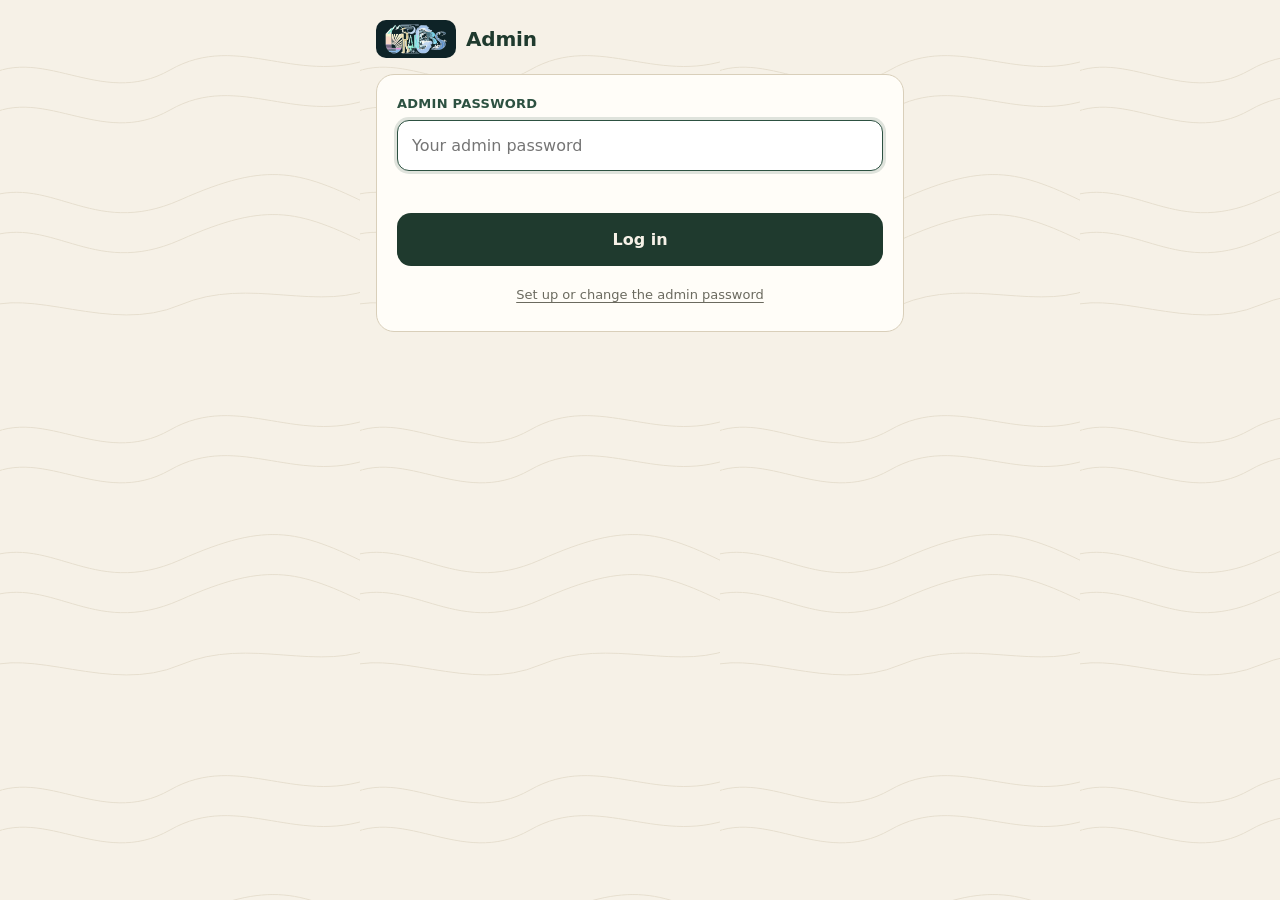
==== commit d3d704ed: "Add MC Rangers logo: splash, header, hero, ticket, footer, admin, app icons, favicon" ====
--- a/admin.html
+++ b/admin.html
@@ -6,7 +6,7 @@
 <meta name="robots" content="noindex, nofollow">
 <title>Admin · Trail Bingo</title>
 <meta name="theme-color" content="#1f3a2e">
-<link rel="icon" href="data:image/svg+xml,<svg xmlns='http://www.w3.org/2000/svg' viewBox='0 0 32 32'><rect width='32' height='32' rx='7' fill='%231f3a2e'/><path d='M5 24 13 10l5 8 3-4 6 10z' fill='%23f2a541'/></svg>">
+<link rel="icon" type="image/png" href="icons/favicon-64.png">
 <link rel="preconnect" href="https://api.fontshare.com">
 <link href="https://api.fontshare.com/v2/css?f[]=cabinet-grotesk@800,700&f[]=satoshi@400,500,700&display=swap" rel="stylesheet">
 <link rel="stylesheet" href="style.css">
@@ -16,7 +16,7 @@
 <div class="wrap">
   <div class="top">
     <div class="brand">
-      <svg viewBox="0 0 32 32" aria-hidden="true"><rect width="32" height="32" rx="8" fill="#1f3a2e"/><path d="M4 25 12.5 10l5 8.5 3-4.5L28 25z" fill="#f2a541"/><circle cx="23" cy="9" r="2.6" fill="#f6f1e7"/></svg>
+      <span class="mark"><img src="icons/logo-sm.png" alt="MC Rangers" width="240" height="119"></span>
       Admin
     </div>
     <div id="topRight"></div>
--- a/style.css
+++ b/style.css
@@ -16,7 +16,8 @@
 /* header */
 .top{display:flex;align-items:center;justify-content:space-between;gap:12px;margin-bottom:16px}
 .brand{display:flex;align-items:center;gap:10px;font-family:var(--display);font-weight:800;font-size:20px;letter-spacing:-.01em;color:var(--forest)}
-.brand svg{width:30px;height:30px}
+.brand .mark{flex:none;display:grid;place-items:center;height:38px;padding:0 9px;border-radius:10px;background:#0e2327}
+.brand .mark img{width:62px;height:auto;max-width:none;display:block}
 .chip{font-size:13px;font-weight:700;padding:6px 10px;border-radius:999px;background:var(--forest);color:var(--paper)}
 .ghost{font-size:13px;font-weight:700;color:var(--muted);padding:8px 10px;border-radius:10px}
 .ghost:hover{background:var(--paper-2);color:var(--ink)}
@@ -144,3 +145,10 @@
 .sq.exco.done{background:var(--sun);box-shadow:inset 0 0 0 2px var(--forest)}
 .sq.exco.win{box-shadow:inset 0 0 0 3px var(--forest)}
 .xmini{font-size:10px;font-weight:700;background:var(--sun);color:var(--ink);padding:1px 5px;border-radius:99px;margin-left:4px;letter-spacing:.06em}
+
+/* MC Rangers logo */
+.sp-logo{display:block;width:min(78vw,340px);height:auto;margin:0 auto;animation:spIn .6s ease both .1s}
+.hero-logo{position:relative;display:block;width:120px;height:auto;margin-bottom:16px}
+.tk-logo{position:absolute;top:50%;right:16px;transform:translateY(-50%);width:92px;height:auto}
+.ticket .head:has(.tk-logo){padding-right:122px}
+.foot-logo{display:block;width:84px;height:auto;margin:0 auto 6px;padding:6px 8px;border-radius:10px;background:#0e2327;opacity:.85;box-sizing:content-box}
